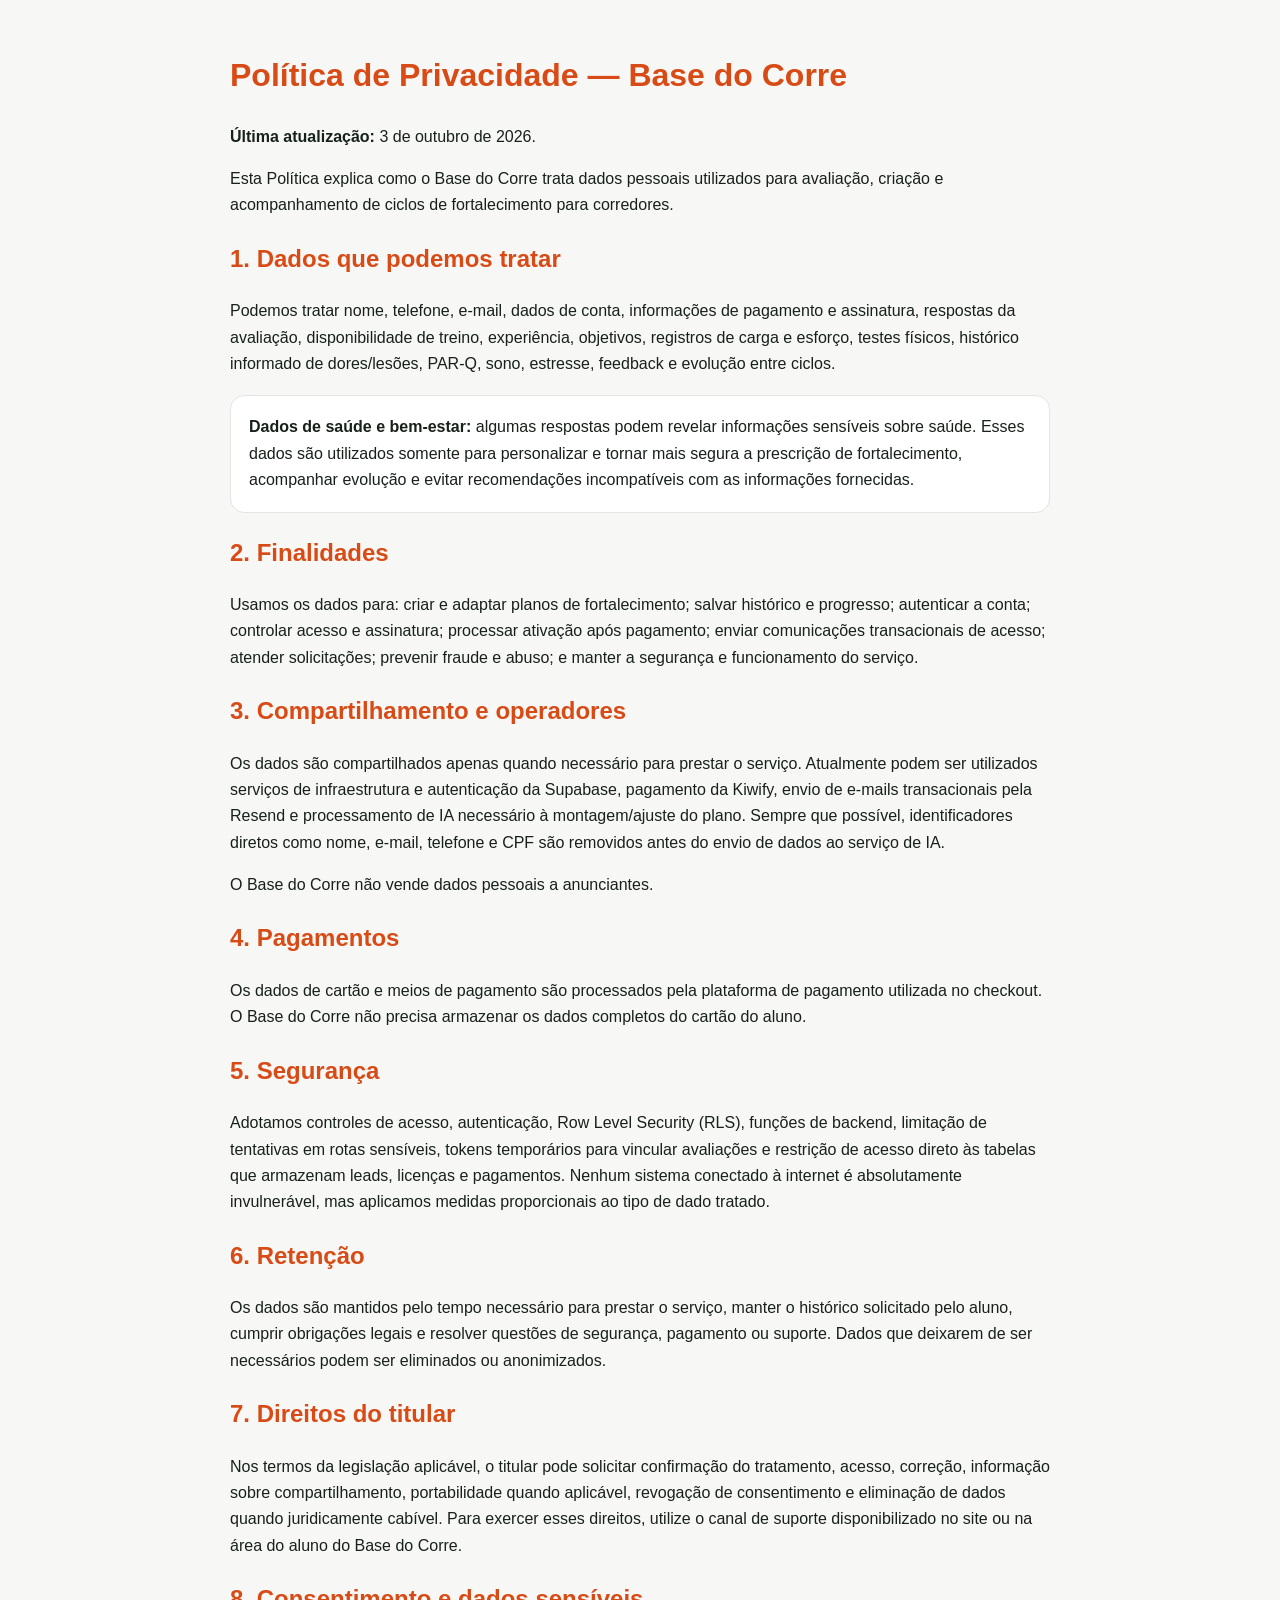
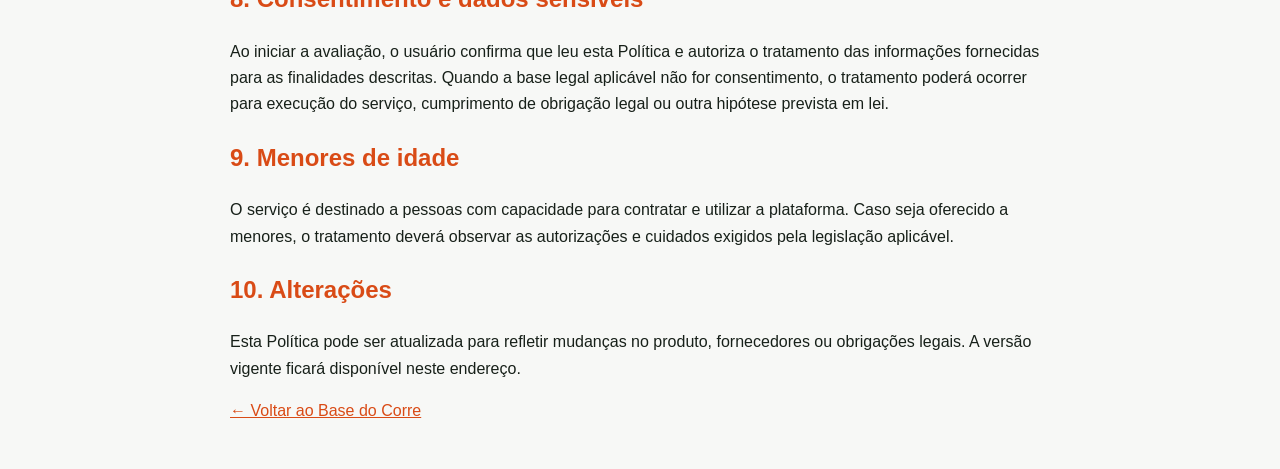
==== privacidade.html @ f9c9dcdd "Adiciona Política de Privacidade do Base do Corre" ====
<!doctype html>
<html lang="pt-BR">
<head>
<meta charset="utf-8"><meta name="viewport" content="width=device-width,initial-scale=1">
<title>Política de Privacidade — Base do Corre</title>
<style>body{font-family:Arial,sans-serif;max-width:820px;margin:0 auto;padding:28px 20px;line-height:1.65;color:#172019;background:#f7f8f6}h1,h2{color:#d94b16}a{color:#d94b16} .box{background:#fff;border:1px solid #e1e6e1;border-radius:14px;padding:18px;margin:18px 0}</style>
</head><body>
<h1>Política de Privacidade — Base do Corre</h1>
<p><strong>Última atualização:</strong> 3 de outubro de 2026.</p>
<p>Esta Política explica como o Base do Corre trata dados pessoais utilizados para avaliação, criação e acompanhamento de ciclos de fortalecimento para corredores.</p>

<h2>1. Dados que podemos tratar</h2>
<p>Podemos tratar nome, telefone, e-mail, dados de conta, informações de pagamento e assinatura, respostas da avaliação, disponibilidade de treino, experiência, objetivos, registros de carga e esforço, testes físicos, histórico informado de dores/lesões, PAR-Q, sono, estresse, feedback e evolução entre ciclos.</p>

<div class="box"><strong>Dados de saúde e bem-estar:</strong> algumas respostas podem revelar informações sensíveis sobre saúde. Esses dados são utilizados somente para personalizar e tornar mais segura a prescrição de fortalecimento, acompanhar evolução e evitar recomendações incompatíveis com as informações fornecidas.</div>

<h2>2. Finalidades</h2>
<p>Usamos os dados para: criar e adaptar planos de fortalecimento; salvar histórico e progresso; autenticar a conta; controlar acesso e assinatura; processar ativação após pagamento; enviar comunicações transacionais de acesso; atender solicitações; prevenir fraude e abuso; e manter a segurança e funcionamento do serviço.</p>

<h2>3. Compartilhamento e operadores</h2>
<p>Os dados são compartilhados apenas quando necessário para prestar o serviço. Atualmente podem ser utilizados serviços de infraestrutura e autenticação da Supabase, pagamento da Kiwify, envio de e-mails transacionais pela Resend e processamento de IA necessário à montagem/ajuste do plano. Sempre que possível, identificadores diretos como nome, e-mail, telefone e CPF são removidos antes do envio de dados ao serviço de IA.</p>
<p>O Base do Corre não vende dados pessoais a anunciantes.</p>

<h2>4. Pagamentos</h2>
<p>Os dados de cartão e meios de pagamento são processados pela plataforma de pagamento utilizada no checkout. O Base do Corre não precisa armazenar os dados completos do cartão do aluno.</p>

<h2>5. Segurança</h2>
<p>Adotamos controles de acesso, autenticação, Row Level Security (RLS), funções de backend, limitação de tentativas em rotas sensíveis, tokens temporários para vincular avaliações e restrição de acesso direto às tabelas que armazenam leads, licenças e pagamentos. Nenhum sistema conectado à internet é absolutamente invulnerável, mas aplicamos medidas proporcionais ao tipo de dado tratado.</p>

<h2>6. Retenção</h2>
<p>Os dados são mantidos pelo tempo necessário para prestar o serviço, manter o histórico solicitado pelo aluno, cumprir obrigações legais e resolver questões de segurança, pagamento ou suporte. Dados que deixarem de ser necessários podem ser eliminados ou anonimizados.</p>

<h2>7. Direitos do titular</h2>
<p>Nos termos da legislação aplicável, o titular pode solicitar confirmação do tratamento, acesso, correção, informação sobre compartilhamento, portabilidade quando aplicável, revogação de consentimento e eliminação de dados quando juridicamente cabível. Para exercer esses direitos, utilize o canal de suporte disponibilizado no site ou na área do aluno do Base do Corre.</p>

<h2>8. Consentimento e dados sensíveis</h2>
<p>Ao iniciar a avaliação, o usuário confirma que leu esta Política e autoriza o tratamento das informações fornecidas para as finalidades descritas. Quando a base legal aplicável não for consentimento, o tratamento poderá ocorrer para execução do serviço, cumprimento de obrigação legal ou outra hipótese prevista em lei.</p>

<h2>9. Menores de idade</h2>
<p>O serviço é destinado a pessoas com capacidade para contratar e utilizar a plataforma. Caso seja oferecido a menores, o tratamento deverá observar as autorizações e cuidados exigidos pela legislação aplicável.</p>

<h2>10. Alterações</h2>
<p>Esta Política pode ser atualizada para refletir mudanças no produto, fornecedores ou obrigações legais. A versão vigente ficará disponível neste endereço.</p>

<p><a href="/">← Voltar ao Base do Corre</a></p>
</body></html>
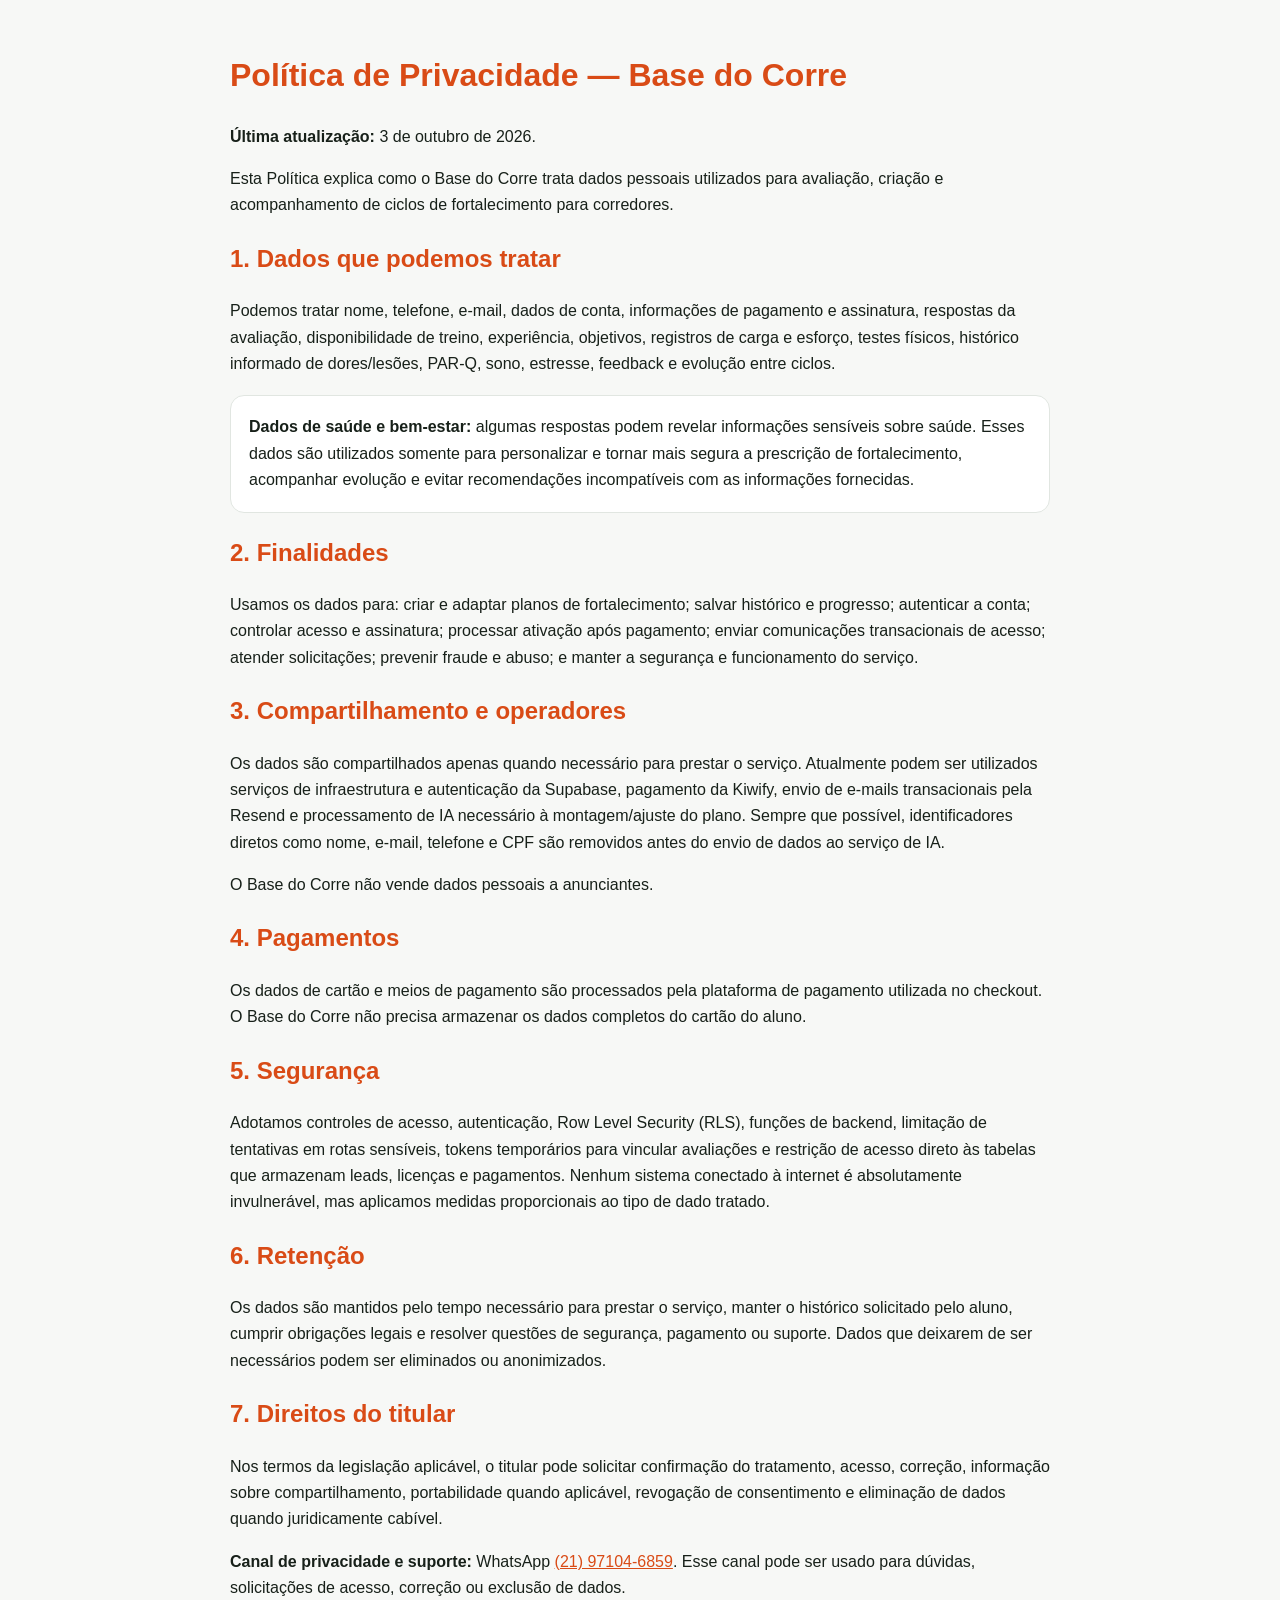
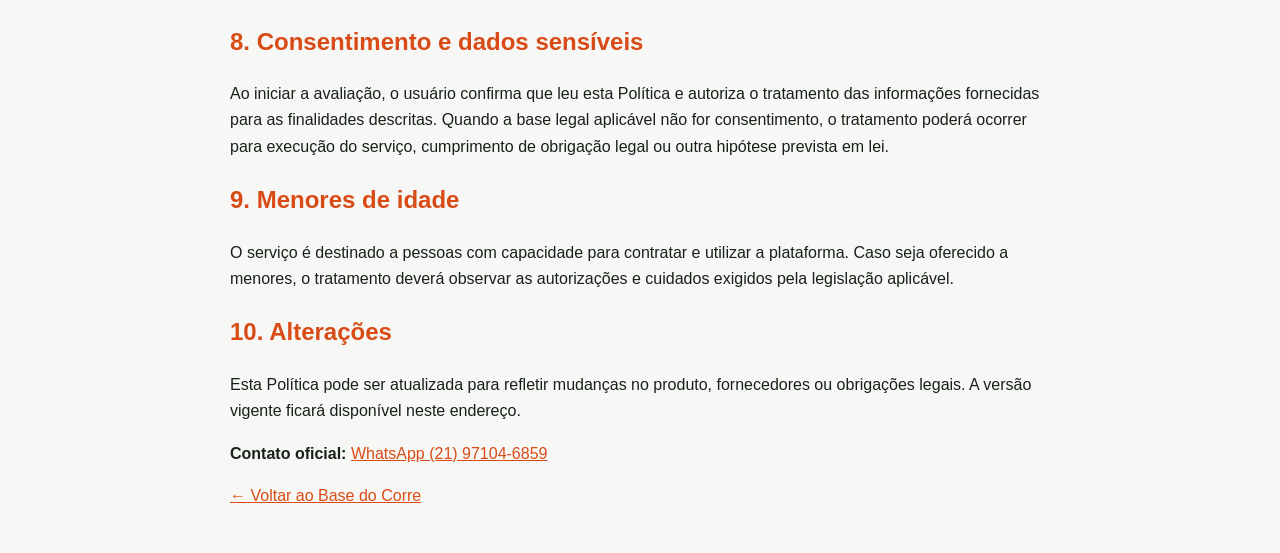
==== commit fda9335e: "Adiciona WhatsApp oficial à Política de Privacidade" ====
--- a/privacidade.html
+++ b/privacidade.html
@@ -31,7 +31,8 @@
 <p>Os dados são mantidos pelo tempo necessário para prestar o serviço, manter o histórico solicitado pelo aluno, cumprir obrigações legais e resolver questões de segurança, pagamento ou suporte. Dados que deixarem de ser necessários podem ser eliminados ou anonimizados.</p>
 
 <h2>7. Direitos do titular</h2>
-<p>Nos termos da legislação aplicável, o titular pode solicitar confirmação do tratamento, acesso, correção, informação sobre compartilhamento, portabilidade quando aplicável, revogação de consentimento e eliminação de dados quando juridicamente cabível. Para exercer esses direitos, utilize o canal de suporte disponibilizado no site ou na área do aluno do Base do Corre.</p>
+<p>Nos termos da legislação aplicável, o titular pode solicitar confirmação do tratamento, acesso, correção, informação sobre compartilhamento, portabilidade quando aplicável, revogação de consentimento e eliminação de dados quando juridicamente cabível.</p>
+<p><strong>Canal de privacidade e suporte:</strong> WhatsApp <a href="https://wa.me/5521971046859" target="_blank" rel="noopener">(21) 97104-6859</a>. Esse canal pode ser usado para dúvidas, solicitações de acesso, correção ou exclusão de dados.</p>
 
 <h2>8. Consentimento e dados sensíveis</h2>
 <p>Ao iniciar a avaliação, o usuário confirma que leu esta Política e autoriza o tratamento das informações fornecidas para as finalidades descritas. Quando a base legal aplicável não for consentimento, o tratamento poderá ocorrer para execução do serviço, cumprimento de obrigação legal ou outra hipótese prevista em lei.</p>
@@ -42,5 +43,6 @@
 <h2>10. Alterações</h2>
 <p>Esta Política pode ser atualizada para refletir mudanças no produto, fornecedores ou obrigações legais. A versão vigente ficará disponível neste endereço.</p>
 
+<p><strong>Contato oficial:</strong> <a href="https://wa.me/5521971046859" target="_blank" rel="noopener">WhatsApp (21) 97104-6859</a></p>
 <p><a href="/">← Voltar ao Base do Corre</a></p>
 </body></html>
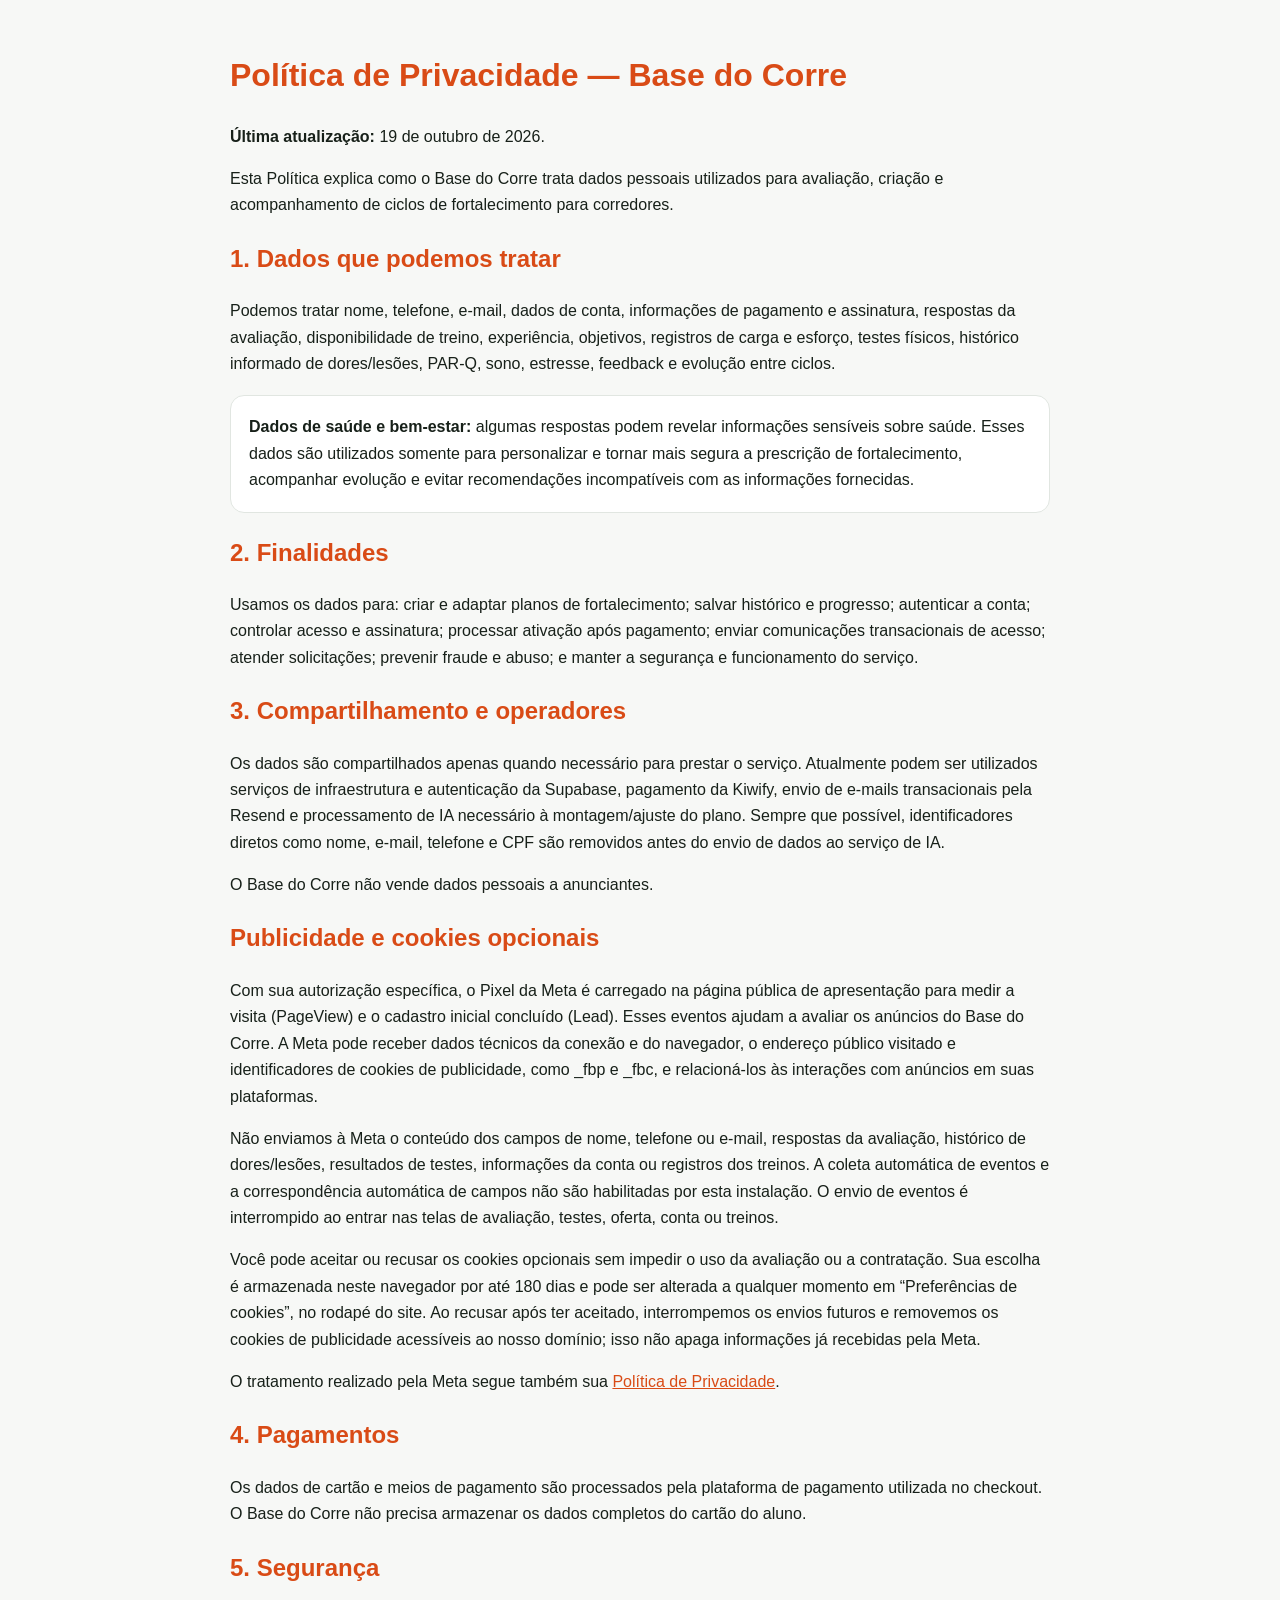
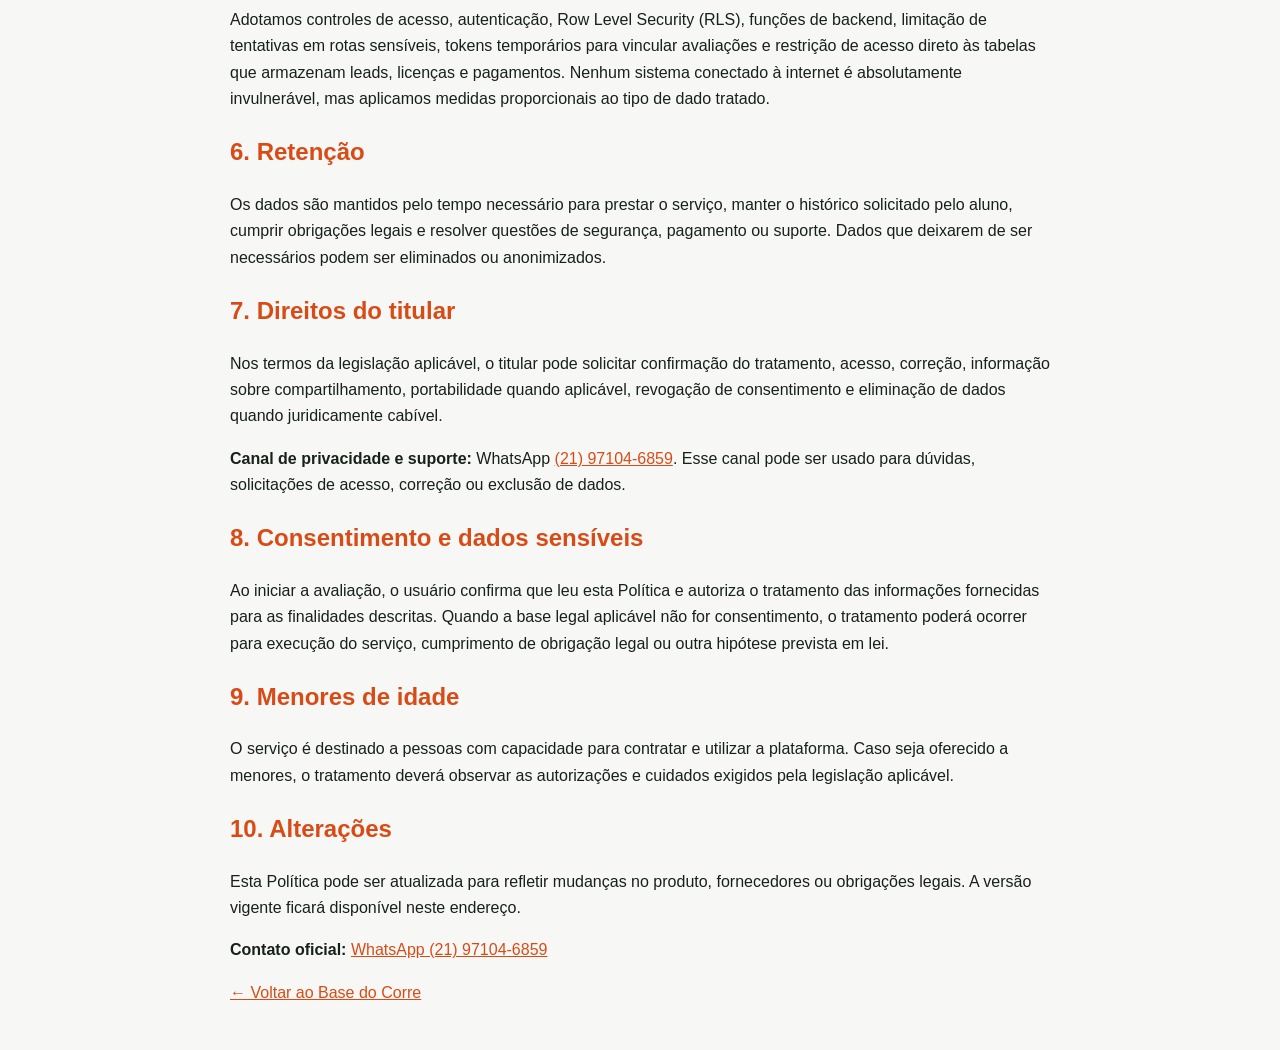
==== commit 6d99c711: "Instala Pixel da Meta na entrada pública com consentimento Mede PageView e Lead após o cadastro conf" ====
--- a/privacidade.html
+++ b/privacidade.html
@@ -6,7 +6,7 @@
 <style>body{font-family:Arial,sans-serif;max-width:820px;margin:0 auto;padding:28px 20px;line-height:1.65;color:#172019;background:#f7f8f6}h1,h2{color:#d94b16}a{color:#d94b16} .box{background:#fff;border:1px solid #e1e6e1;border-radius:14px;padding:18px;margin:18px 0}</style>
 </head><body>
 <h1>Política de Privacidade — Base do Corre</h1>
-<p><strong>Última atualização:</strong> 3 de outubro de 2026.</p>
+<p><strong>Última atualização:</strong> 19 de outubro de 2026.</p>
 <p>Esta Política explica como o Base do Corre trata dados pessoais utilizados para avaliação, criação e acompanhamento de ciclos de fortalecimento para corredores.</p>
 
 <h2>1. Dados que podemos tratar</h2>
@@ -20,6 +20,12 @@
 <h2>3. Compartilhamento e operadores</h2>
 <p>Os dados são compartilhados apenas quando necessário para prestar o serviço. Atualmente podem ser utilizados serviços de infraestrutura e autenticação da Supabase, pagamento da Kiwify, envio de e-mails transacionais pela Resend e processamento de IA necessário à montagem/ajuste do plano. Sempre que possível, identificadores diretos como nome, e-mail, telefone e CPF são removidos antes do envio de dados ao serviço de IA.</p>
 <p>O Base do Corre não vende dados pessoais a anunciantes.</p>
+
+<h2 id="publicidade">Publicidade e cookies opcionais</h2>
+<p>Com sua autorização específica, o Pixel da Meta é carregado na página pública de apresentação para medir a visita (PageView) e o cadastro inicial concluído (Lead). Esses eventos ajudam a avaliar os anúncios do Base do Corre. A Meta pode receber dados técnicos da conexão e do navegador, o endereço público visitado e identificadores de cookies de publicidade, como _fbp e _fbc, e relacioná-los às interações com anúncios em suas plataformas.</p>
+<p>Não enviamos à Meta o conteúdo dos campos de nome, telefone ou e-mail, respostas da avaliação, histórico de dores/lesões, resultados de testes, informações da conta ou registros dos treinos. A coleta automática de eventos e a correspondência automática de campos não são habilitadas por esta instalação. O envio de eventos é interrompido ao entrar nas telas de avaliação, testes, oferta, conta ou treinos.</p>
+<p>Você pode aceitar ou recusar os cookies opcionais sem impedir o uso da avaliação ou a contratação. Sua escolha é armazenada neste navegador por até 180 dias e pode ser alterada a qualquer momento em “Preferências de cookies”, no rodapé do site. Ao recusar após ter aceitado, interrompemos os envios futuros e removemos os cookies de publicidade acessíveis ao nosso domínio; isso não apaga informações já recebidas pela Meta.</p>
+<p>O tratamento realizado pela Meta segue também sua <a href="https://www.facebook.com/privacy/policy/" target="_blank" rel="noopener">Política de Privacidade</a>.</p>
 
 <h2>4. Pagamentos</h2>
 <p>Os dados de cartão e meios de pagamento são processados pela plataforma de pagamento utilizada no checkout. O Base do Corre não precisa armazenar os dados completos do cartão do aluno.</p>
@@ -45,4 +51,4 @@
 
 <p><strong>Contato oficial:</strong> <a href="https://wa.me/5521971046859" target="_blank" rel="noopener">WhatsApp (21) 97104-6859</a></p>
 <p><a href="/">← Voltar ao Base do Corre</a></p>
-</body></html>+</body></html>
